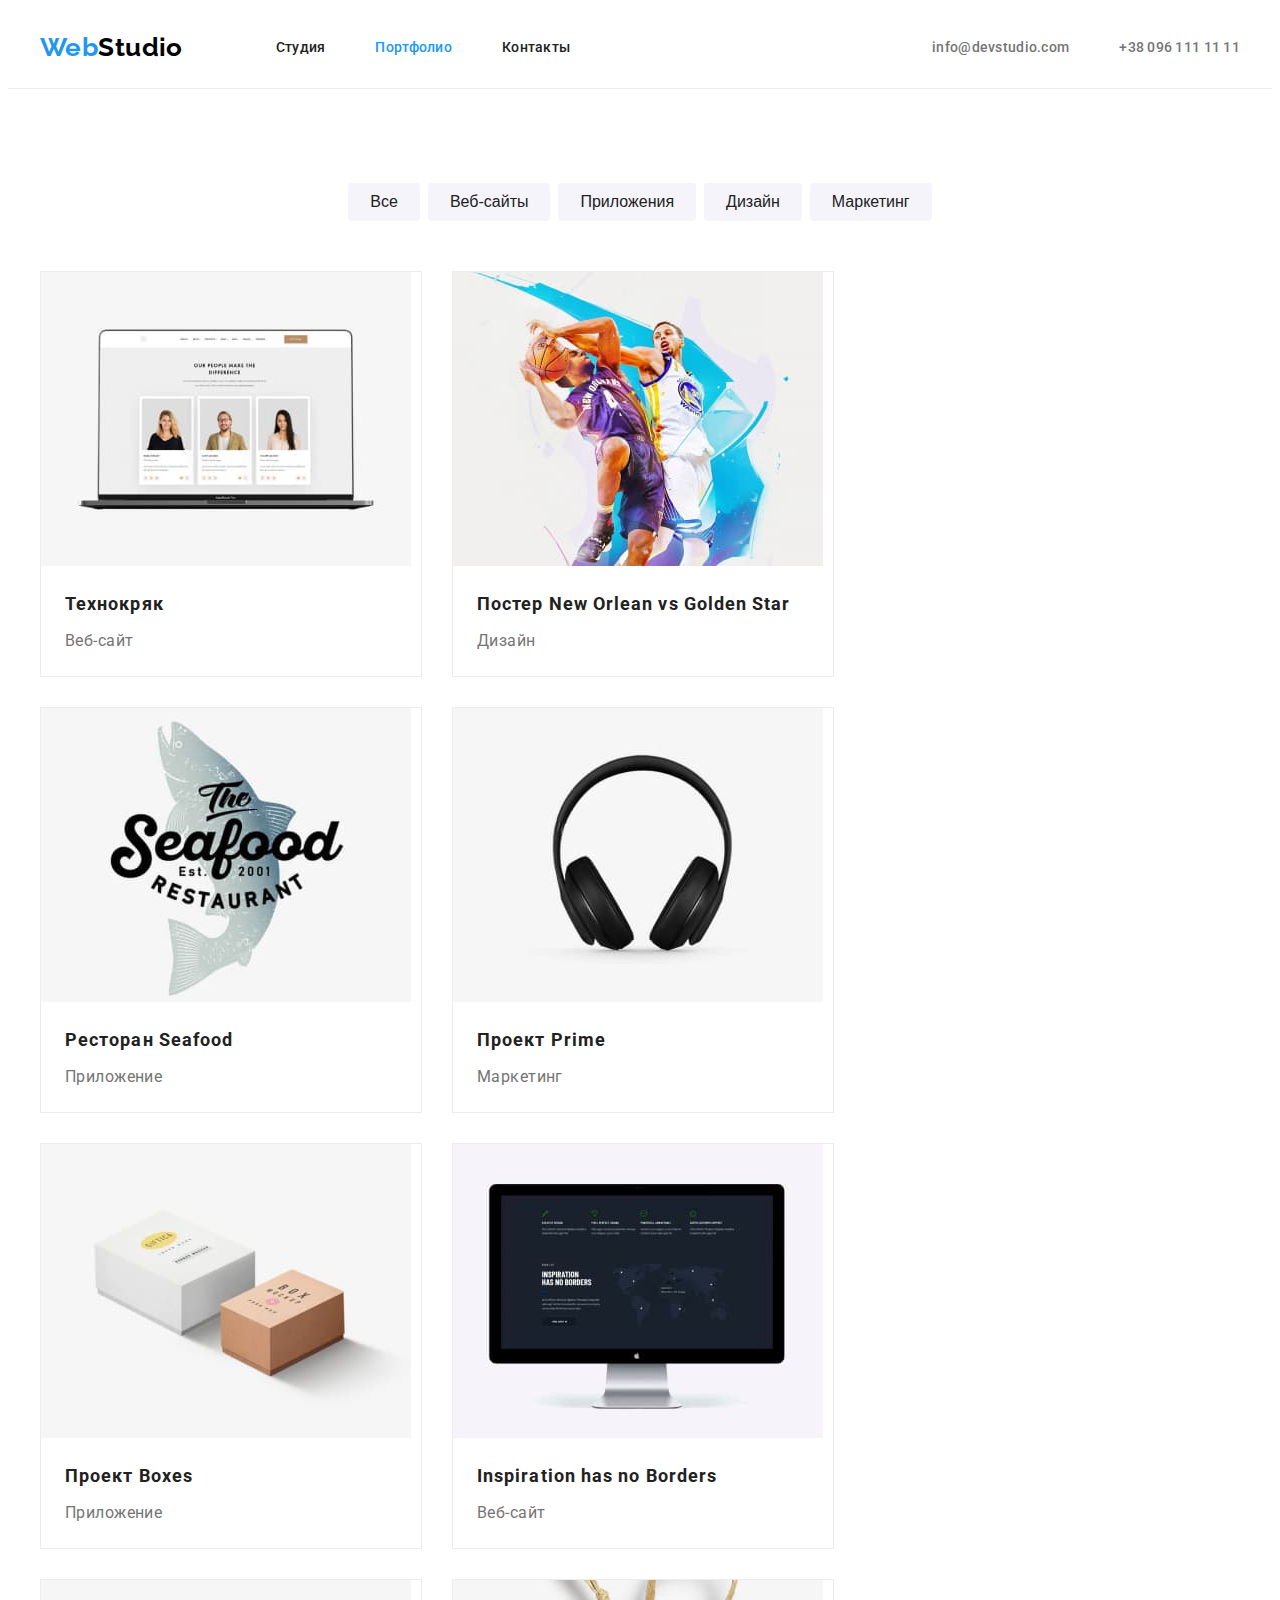
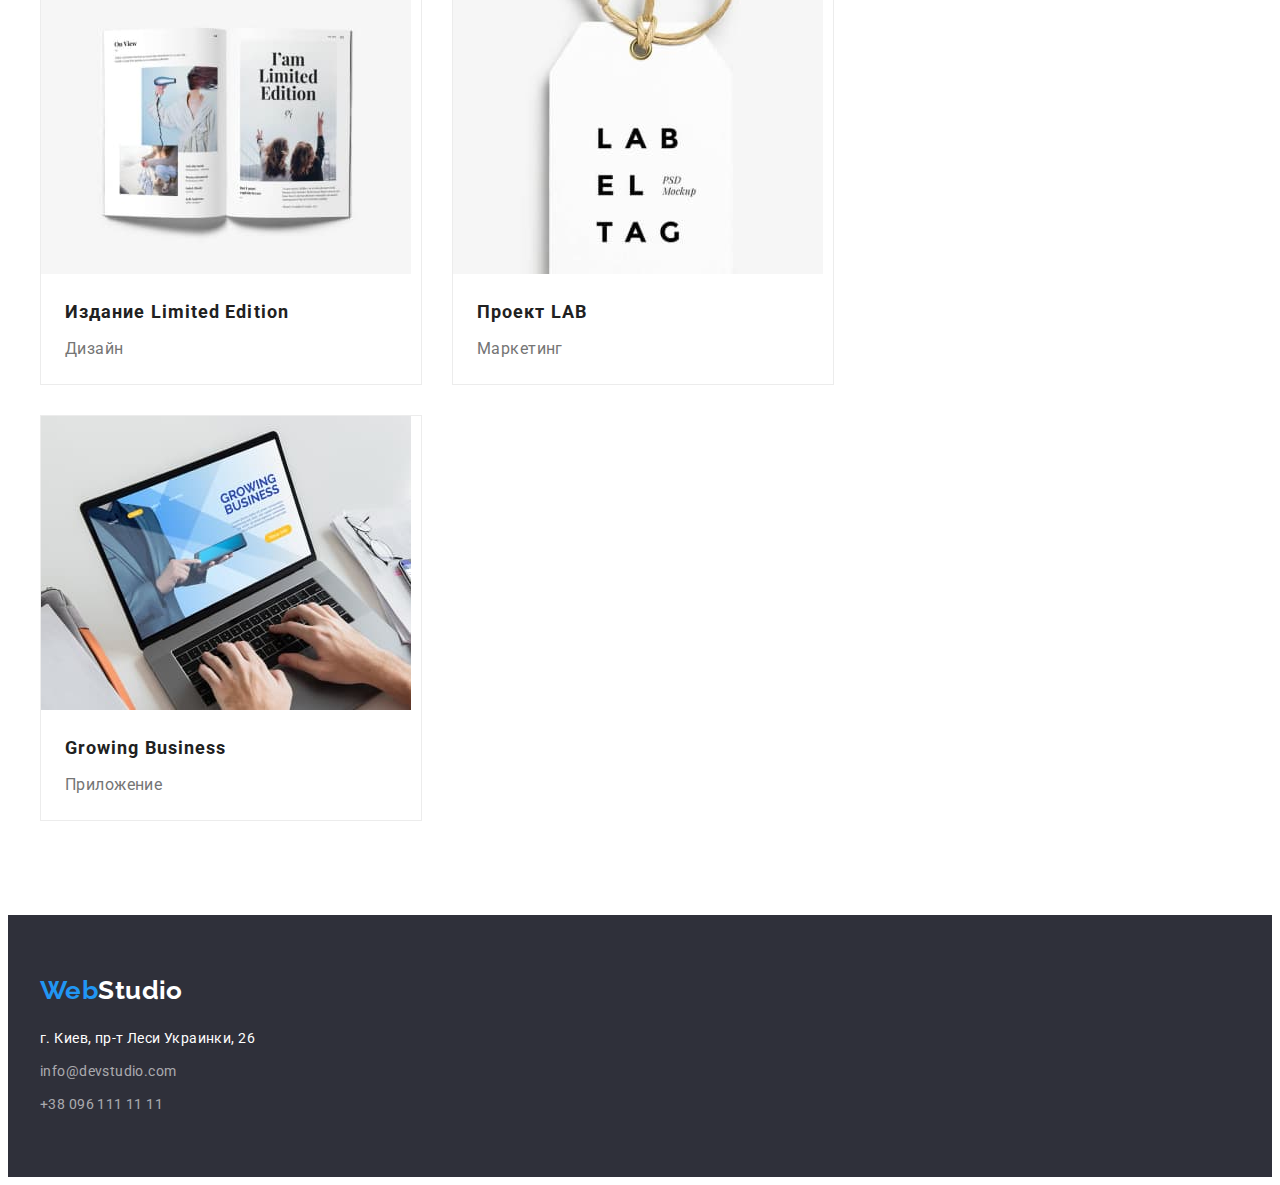
==== portfolio.html @ 5de5197c "add HW-03 files" ====
<!DOCTYPE html>
<html lang="ru">
  <head>
    <!-- ~~~~~~~~~~~~ Favicon ~~~~~~~~~~~~ -->
    <link rel="icon" type="images/png" sizes="64x64" href="./icon.png" />
    <meta charset="UTF-8" />
    <meta http-equiv="X-UA-Compatible" content="IE=edge" />
    <meta name="viewport" content="width=device-width, initial-scale=1.0" />
    <title>WebStudio</title>
    <!-- ~~~~~~~~~~~~ Include fonts ~~~~~~ -->
    <link rel="preconnect" href="https://fonts.googleapis.com" />
    <link rel="preconnect" href="https://fonts.gstatic.com" crossorigin />
    <link
      href="https://fonts.googleapis.com/css2?family=Raleway:wght@700&family=Roboto:wght@400;500;700;900&display=swap"
      rel="stylesheet"
    />
    <!-- ~~~~~~~~~~~~ Normalize CSS ~~~~~~ -->
    <link
      rel="stylesheet"
      href="https://cdnjs.cloudflare.com/ajax/libs/modern-normalize/1.1.0/modern-normalize.min.css"
      integrity="sha512-wpPYUAdjBVSE4KJnH1VR1HeZfpl1ub8YT/NKx4PuQ5NmX2tKuGu6U/JRp5y+Y8XG2tV+wKQpNHVUX03MfMFn9Q=="
      crossorigin="anonymous"
      referrerpolicy="no-referrer"
    />
    <!-- ~~~~~~~~~~~~ My CSS ~~~~~~~~~~~~ -->
    <link rel="stylesheet" href="./css/styles.css" />
  </head>
  <body>
    <!-- ~~~~~~~~~~~~ HEADER ~~~~~~~~~~~~ -->
    <header class="header">
      <div class="container container-header">
        <a href="./index.html" class="link">
          <span class="logo pr-color">Web</span
          ><span class="logo sec-color">Studio</span>
        </a>
        <nav class="nav">
          <ul class="nav-list list">
            <li class="nav-item">
              <a href="./index.html" class="link">Студия</a>
            </li>
            <li class="nav-item">
              <a href="./portfolio.html" class="link current">Портфолио</a>
            </li>
            <li class="nav-item"><a href="" class="link">Контакты</a></li>
          </ul>
          <ul class="contact-list list">
            <li class="contact-item">
              <a href="mailto:info@devstudio.com" class="link"
                >info@devstudio.com</a
              >
            </li>
            <li class="contact-item">
              <a href="tel:+380961111111" class="link">+38 096 111 11 11</a>
            </li>
          </ul>
        </nav>
      </div>
    </header>
    <!-- ~~~~~~~~~~~~ MAIN ~~~~~~~~~~~~~~ -->
    <main>
      <!-- ~~~~~~~~~~~ SECTION CARD ~~~~~ -->
      <section class="section-card section">
        <!-- ~~~~~~~~~ FILTER CARD ~~~~~~ -->
        <div class="container">
          <h1 class="visually-hidden">Портфолио нашей компании</h1>
          <ul class="filter-list list">
            <li class="filter-item">
              <button type="button" class="radio-button">Все</button>
            </li>
            <li class="filter-item">
              <button type="button" class="radio-button">Веб-сайты</button>
            </li>
            <li class="filter-item">
              <button type="button" class="radio-button">Приложения</button>
            </li>
            <li class="filter-item">
              <button type="button" class="radio-button">Дизайн</button>
            </li>
            <li class="filter-item">
              <button type="button" class="radio-button">Маркетинг</button>
            </li>
          </ul>
        </div>
        <!--~~~~~~~~~~ CARD LIST ~~~~~~~~ -->
        <div class="container">
          <ul class="cadr-list list">
            <li class="card-item">
              <a href="" class="link">
                <div class="card-thumb">
                  <img
                    src="./images/portfolio-img1.jpg"
                    alt="Ноутбук"
                    width="370"
                    height="294"
                  />
                </div>
                <div class="card-content">
                  <h2 class="card-title">Технокряк</h2>
                  <p class="card-text">Веб-сайт</p>
                </div>
              </a>
            </li>

            <li class="card-item">
              <a href="" class="link">
                <div class="card-thumb">
                  <img
                    src="./images/portfolio-img2.jpg"
                    alt="Постер"
                    width="370"
                    height="294"
                  />
                </div>
                <div class="card-content">
                  <h2 class="card-title">Постер New Orlean vs Golden Star</h2>
                  <p class="card-text">Дизайн</p>
                </div>
              </a>
            </li>

            <li class="card-item">
              <a href="" class="link">
                <div class="card-thumb">
                  <img
                    src="./images/portfolio-img3.jpg"
                    alt="Логотип"
                    width="370"
                    height="294"
                  />
                </div>
                <div class="card-content">
                  <h2 class="card-title">Ресторан Seafood</h2>
                  <p class="card-text">Приложение</p>
                </div>
              </a>
            </li>

            <li class="card-item">
              <a href="" class="link">
                <div class="card-thumb">
                  <img
                    src="./images/portfolio-img4.jpg"
                    alt="Наушники"
                    width="370"
                    height="294"
                  />
                </div>
                <div class="card-content">
                  <h2 class="card-title">Проект Prime</h2>
                  <p class="card-text">Маркетинг</p>
                </div>
              </a>
            </li>

            <li class="card-item">
              <a href="" class="link">
                <div class="card-thumb">
                  <img
                    src="./images/portfolio-img5.jpg"
                    alt="Коробки"
                    width="370"
                    height="294"
                  />
                </div>
                <div class="card-content">
                  <h2 class="card-title">Проект Boxes</h2>
                  <p class="card-text">Приложение</p>
                </div>
              </a>
            </li>

            <li class="card-item">
              <a href="" class="link">
                <div class="card-thumb">
                  <img
                    src="./images/portfolio-img6.jpg"
                    alt="Монитор"
                    width="370"
                    height="294"
                  />
                </div>
                <div class="card-content">
                  <h2 class="card-title">Inspiration has no Borders</h2>
                  <p class="card-text">Веб-сайт</p>
                </div>
              </a>
            </li>

            <li class="card-item">
              <a href="" class="link">
                <div class="card-thumb">
                  <img
                    src="./images/portfolio-img7.jpg"
                    alt="Журнал"
                    width="370"
                    height="294"
                  />
                </div>
                <div class="card-content">
                  <h2 class="card-title">Издание Limited Edition</h2>
                  <p class="card-text">Дизайн</p>
                </div>
              </a>
            </li>

            <li class="card-item">
              <a href="" class="link">
                <div class="card-thumb">
                  <img
                    src="./images/portfolio-img8.jpg"
                    alt="Бэйдж"
                    width="370"
                    height="294"
                  />
                </div>
                <div class="card-content">
                  <h2 class="card-title">Проект LAB</h2>
                  <p class="card-text">Маркетинг</p>
                </div>
              </a>
            </li>

            <li class="card-item">
              <a href="" class="link">
                <div class="card-thumb">
                  <img
                    src="./images/portfolio-img9.jpg"
                    alt="Ноутбук"
                    width="370"
                    height="294"
                  />
                </div>
                <div class="card-content">
                  <h2 class="card-title">Growing Business</h2>
                  <p class="card-text">Приложение</p>
                </div>
              </a>
            </li>
          </ul>
        </div>
      </section>
    </main>
    <!-- ~~~~~~~~~~~~~ FOOTER ~~~~~~~~~~~ -->
    <footer class="footer">
      <div class="container">
        <a href="./index.html" class="footer-link link">
          <span class="logo pr-color">Web</span
          ><span class="logo sec-color-footer">Studio</span>
        </a>
        <address class="address">
          <a
            href="https://goo.gl/maps/C1mBxbA49cGfkKHG9"
            target="_blank"
            rel="noopener, noreferrer, nofollow"
            class="link-map link"
            >г. Киев, пр-т Леси Украинки, 26</a
          >
          <ul class="footer-list list">
            <li class="footer-item">
              <a
                href="mailto:info@devstudio.com"
                class="nav-address-footer link"
                >info@devstudio.com</a
              >
            </li>
            <li class="footer-item">
              <a href="tel:+380961111111" class="nav-address-footer link"
                >+38 096 111 11 11</a
              >
            </li>
          </ul>
        </address>
      </div>
    </footer>
  </body>
</html>
---- css/styles.css ----
:root {
  --primary-logo-color: #2196f3;
  --secondary-logo-color: #000000;
  --white-lofo-color: #ffffff;

  --primary-font-color: #212121;
  --secondary-font-color: #757575;
  --hover-font-color: #2196f3;
  --white-font-color: #ffffff;
  --grey-font-color: rgba(255, 255, 255, 0.6);

  --secondary-bg-color: #2f303a;

  --btn-bg-color: #2196f3;
  --rbtn-bg-color: #f5f4fa;

  --border-color: #ececec;
}

/*----------------- GLOBAL STYLES -----------------*/

body {
  color: var(--primary-font-color);

  font-family: "Roboto", sans-serif;
  font-style: normal;
  font-weight: 400;
  font-size: 14px;
  line-height: 1.71;
  letter-spacing: 0.03em;
}
.visually-hidden {
  position: absolute;
  white-space: nowrap;
  width: 1px;
  height: 1px;
  overflow: hidden;
  border: 0;
  padding: 0;
  clip: rect(0 0 0 0);
  clip-path: inset(50%);
  margin: -1px;
}
p,
h1,
h2,
h3,
h4,
h5,
h6 {
  margin: 0;
}
.list {
  list-style: none;
  margin: 0;
  padding: 0;
}
.link {
  text-decoration: none;
  color: inherit;
}
.link.current {
  color: var(--hover-font-color);
}
.link:hover,
.link:focus {
  color: var(--hover-font-color);
}
.button {
  display: inline-block;
  padding: 10px 32px;

  color: var(--white-font-color);
  background: var(--btn-bg-color);

  font-weight: 700;
  font-size: 16px;
  line-height: 1.88;

  letter-spacing: 0.06em;
  border: none;
  box-shadow: 0px 4px 4px rgba(0, 0, 0, 0.15);
  border-radius: 4px;

  cursor: pointer;
}
.container {
  width: 1200px;
  margin: 0 auto;
  padding: 0 15px;
  /* outline: 1px solid green; */
}
.section {
  padding-top: 94px;
  padding-bottom: 94px;
}
/*----------------- HEADER -----------------*/

.header {
  border-bottom: 1px solid var(--border-color);
}
.container-header {
  display: flex;
  align-items: center;
}
.logo {
  font-family: "Raleway", sans-serif;
  font-weight: 700;
  font-size: 26px;
  line-height: 1.19;
}
.logo.pr-color {
  color: var(--primary-logo-color);
}
.logo.sec-color {
  color: var(--secondary-logo-color);
}
.logo.sec-color-footer {
  color: var(--white-lofo-color);
}
.nav {
  display: flex;
  align-items: center;
  justify-content: space-between;
  flex-grow: 1;
}
.nav-list {
  display: flex;
  margin-left: 93px;

  font-weight: 500;
  line-height: 1.14;
  letter-spacing: 0.02em;
}
.nav-list .link {
  display: block;
  padding-top: 32px;
  padding-bottom: 32px;
}
.nav-item:not(:last-child) {
  margin-right: 50px;
}
.contact-list {
  display: flex;
}
.contact-list .link {
  display: block;
  padding-top: 32px;
  padding-bottom: 32px;
}
.contact-item:not(:last-child) {
  margin-right: 50px;
}
.contact-item > .link {
  color: var(--secondary-font-color);
  font-weight: 500;
  line-height: 1.14;
  letter-spacing: 0.02em;
}

/*------------- HERO SECTION -------------*/

.section-hero {
  max-width: 1600px;
  padding-top: 200px;
  padding-bottom: 200px;
  margin: 0 auto;
  background-color: var(--secondary-bg-color);
  text-align: center;
}
.hero-title {
  margin: 0 auto;
  margin-bottom: 30px;
  width: 696px;

  color: var(--white-font-color);

  font-weight: 900;
  font-size: 44px;
  line-height: 1.36;
  letter-spacing: 0.06em;
  text-transform: uppercase;
}

/*------------- QUALITY  SECTION -------------*/

.section-quality-list {
  display: flex;
}
.section-quality-item {
  width: calc((100% - 90px) / 4);
}
.section-quality-item:not(:last-child) {
  margin-right: 30px;
}
.section-quality-title {
  margin-bottom: 10px;

  font-weight: 700;
  font-size: 14px;
  line-height: 1.14;
  text-transform: uppercase;
}
.section-quality-text {
  color: var(--secondary-font-color);
}

/*------------- WORK SECTIOM -------------*/

.section-work {
  padding-top: 0;
}

.work-header {
  margin-bottom: 50px;

  font-weight: 700;
  font-size: 36px;
  line-height: 1.17;

  text-align: center;
}
.work-list {
  display: flex;
}
.work-item {
  width: calc((100% - 60px) / 3);
}
.work-item:not(:last-child) {
  margin-right: 30px;
}
.work-item > img {
  display: block;
}

/*------------- TEAM SECTION -------------*/

.team-header {
  margin-bottom: 50px;
  font-weight: 700;
  font-size: 36px;
  line-height: 1.17;

  text-align: center;
}
.team-list {
  display: flex;
}
.team-item {
  flex-basis: calc(100% / 4 - 30px);
  box-shadow: 0px 1px 3px rgba(0, 0, 0, 0.12), 0px 1px 1px rgba(0, 0, 0, 0.14),
    0px 2px 1px rgba(0, 0, 0, 0.2);
  border-radius: 0px 0px 4px 4px;
}
.team-item:not(:last-child) {
  margin-right: 30px;
}
.team-item > img {
  display: block;
}
.team-content {
  padding-top: 30px;
  padding-bottom: 30px;
}
.team-title {
  margin-bottom: 10px;

  font-weight: 500;
  font-size: 16px;
  line-height: 1.19;

  text-align: center;
}
.team-text {
  color: var(--secondary-font-color);

  font-size: 16px;
  line-height: 1.19;

  text-align: center;
}

/* ----------------- FOOTER -----------------*/

.footer {
  max-width: 1600px;
  margin: 0 auto;
  padding-top: 60px;
  padding-bottom: 60px;
  background-color: var(--secondary-bg-color);
}
.footer-link {
  display: block;
  margin-bottom: 20px;
}
.link-map {
  display: block;
  font-style: normal;
  color: var(--white-font-color);
  margin-bottom: 9px;
}

.footer-item:not(:last-child) {
  margin-bottom: 9px;
}
.nav-address-footer {
  font-style: normal;
  color: var(--grey-font-color);
}

/* ----------------- PAGE PORTFOLIO -----------------*/

/* ----------------- SECTION CARD -------------------*/

/* ----------------- FILTER CARD --------------------*/
.filter-list {
  display: flex;
  justify-content: center;
  margin-bottom: 50px;
}
.filter-item:not(:last-child) {
  margin-right: 8px;
}
.radio-button {
  color: inherit;
  background-color: var(--rbtn-bg-color);
  border: none;
  border-radius: 4px;
  font-weight: 500;
  font-size: 16px;
  line-height: 1.6;

  padding: 6px 22px;
}
.radio-button:hover,
.radio-button:focus {
  color: var(--white-font-color);
  background-color: var(--btn-bg-color);

  box-shadow: 0px 3px 1px rgba(0, 0, 0, 0.1), 0px 1px 2px rgba(0, 0, 0, 0.08),
    0px 2px 2px rgba(0, 0, 0, 0.12);
}

/* ---------------- CARD LIST ---------------------- */

.cadr-list {
  display: flex;
  flex-wrap: wrap;
  margin: -15px;
}
.card-item {
  flex-basis: calc(100% / 3 - 30px);
  margin: 15px;
  border: 1px solid var(--border-color);
}
.card-item img {
  display: block;
  max-width: 100%;
}
.card-content {
  padding: 20px 24px;
}
.card-title {
  margin-bottom: 4px;

  font-weight: 700;
  font-size: 18px;
  line-height: 2;
  letter-spacing: 0.06em;
}
.card-text {
  color: var(--secondary-font-color);

  font-size: 16px;
  line-height: 1.88;
}
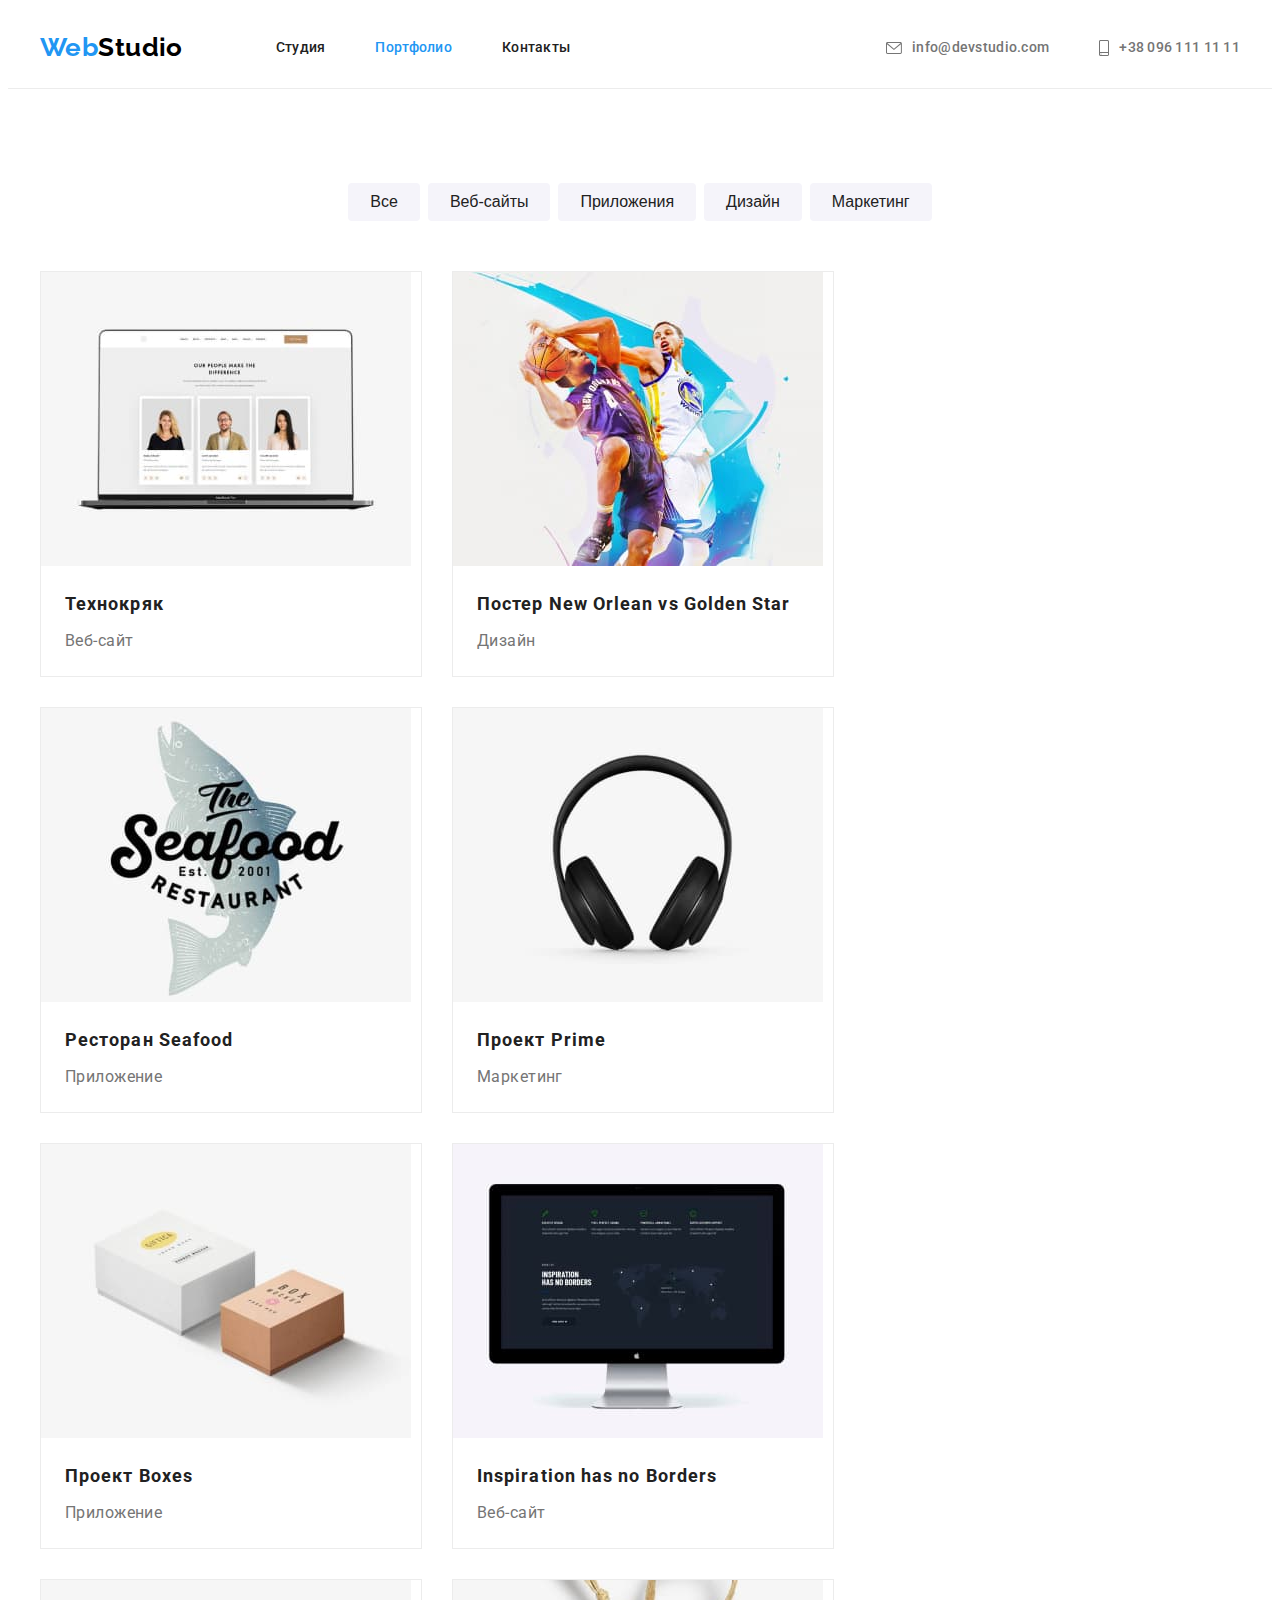
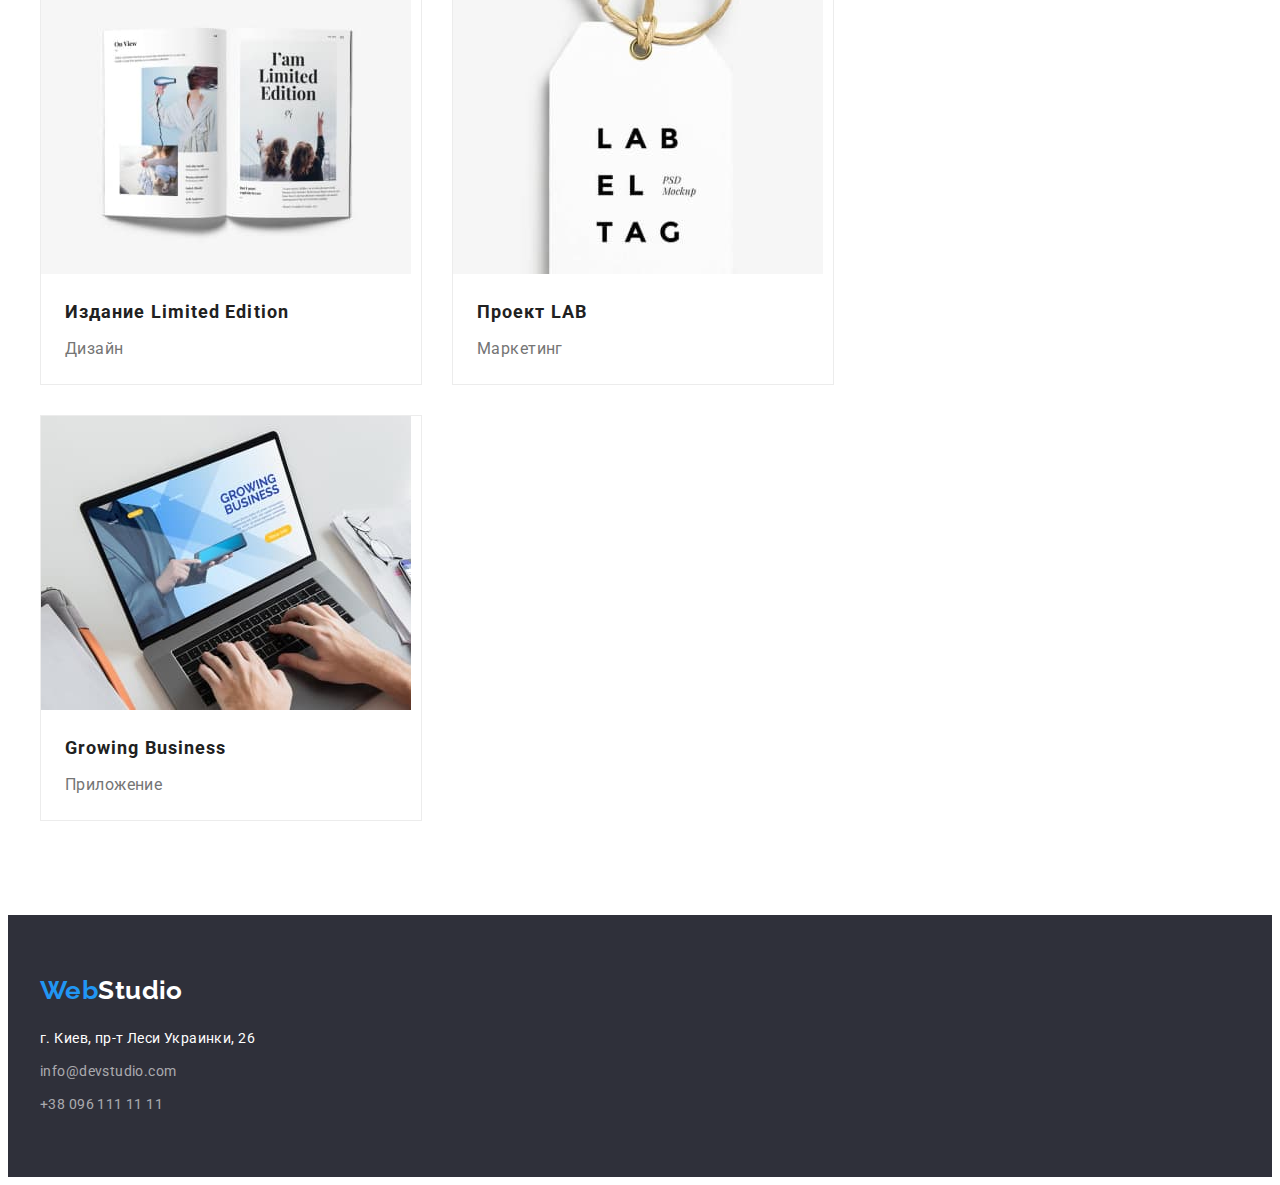
==== commit 2e0a0c3b: "intermediate stage" ====
--- a/portfolio.html
+++ b/portfolio.html
@@ -45,12 +45,21 @@
           </ul>
           <ul class="contact-list list">
             <li class="contact-item">
-              <a href="mailto:info@devstudio.com" class="link"
-                >info@devstudio.com</a
-              >
-            </li>
+              <a href="mailto:info@devstudio.com" class="contact-link link">
+                <svg class="contact-icon" width="16" height="12">
+                  <use href="./images/sprite-optimized.svg#icon-email"></use>
+                </svg>
+                info@devstudio.com
+              </a>
+            </li>
+
             <li class="contact-item">
-              <a href="tel:+380961111111" class="link">+38 096 111 11 11</a>
+              <a href="tel:+380961111111" class="contact-link link">
+                <svg class="contact-icon" width="10" height="16">
+                  <use href="./images/sprite-optimized.svg#icon-phone"></use>
+                </svg>
+                +38 096 111 11 11
+              </a>
             </li>
           </ul>
         </nav>
--- a/css/styles.css
+++ b/css/styles.css
@@ -15,6 +15,7 @@
   --rbtn-bg-color: #f5f4fa;
 
   --border-color: #ececec;
+  --icon-color: #afb1b8;
 }
 
 /*----------------- GLOBAL STYLES -----------------*/
@@ -143,21 +144,31 @@
 .contact-list {
   display: flex;
 }
+.contact-icon {
+  fill: var(--secondary-font-color);
+  margin-right: 10px;
+}
+.contact-icon:hover {
+  fill: var(--hover-font-color);
+}
 .contact-list .link {
-  display: block;
+  display: inline-flex;
+  align-items: center;
   padding-top: 32px;
   padding-bottom: 32px;
 }
 .contact-item:not(:last-child) {
   margin-right: 50px;
 }
-.contact-item > .link {
+.contact-link {
   color: var(--secondary-font-color);
   font-weight: 500;
   line-height: 1.14;
   letter-spacing: 0.02em;
 }
-
+.contact-link:hover .contact-icon {
+  fill: var(--hover-font-color);
+}
 /*------------- HERO SECTION -------------*/
 
 .section-hero {
@@ -165,8 +176,14 @@
   padding-top: 200px;
   padding-bottom: 200px;
   margin: 0 auto;
-  background-color: var(--secondary-bg-color);
+  background-color: var(--secondary-bg-colo);
   text-align: center;
+  background-image: linear-gradient(
+      to right,
+      rgba(47, 48, 58, 0.4),
+      rgba(47, 48, 58, 0.4)
+    ),
+    url("../images/hero.jpg");
 }
 .hero-title {
   margin: 0 auto;
@@ -182,7 +199,7 @@
   text-transform: uppercase;
 }
 
-/*------------- QUALITY  SECTION -------------*/
+/*------------- QUALITY SECTION -------------*/
 
 .section-quality-list {
   display: flex;
@@ -192,6 +209,32 @@
 }
 .section-quality-item:not(:last-child) {
   margin-right: 30px;
+}
+/* .section-quality-item::before {
+  content: "";
+  display: block;
+  height: 120px;
+  background-color: #f5f4fa;
+  border-radius: 4px;
+  margin-bottom: 30px;
+  background-size: 70px 70px;
+  background-repeat: no-repeat;
+  background-position: center;
+}
+.section-quality-item.icon-antenna::before {
+  background-image: url("../icon/antenna.svg");
+}
+.section-quality-item.icon-clock::before {
+  background-image: url("../icon/clock.svg");
+}
+.section-quality-item.icon-diagram::before {
+  background-image: url("../icon/diagram.svg");
+}
+.section-quality-item.icon-astronaut::before {
+  background-image: url("../icon/astronaut.svg");
+} */
+.section-quality-icon {
+  margin-bottom: 30px;
 }
 .section-quality-title {
   margin-bottom: 10px;
@@ -234,7 +277,11 @@
 }
 
 /*------------- TEAM SECTION -------------*/
-
+.section-team {
+  max-width: 1600px;
+  margin: 0 auto;
+  background-color: #f5f4fa;
+}
 .team-header {
   margin-bottom: 50px;
   font-weight: 700;
@@ -272,6 +319,7 @@
   text-align: center;
 }
 .team-text {
+  margin-bottom: 16px;
   color: var(--secondary-font-color);
 
   font-size: 16px;
@@ -279,7 +327,61 @@
 
   text-align: center;
 }
-
+.social-network-list {
+  display: flex;
+  justify-content: center;
+}
+.social-network-item:not(:last-child) {
+  margin-right: 10px;
+}
+.social-network-link {
+  display: inline-flex;
+  justify-content: center;
+  align-items: center;
+  width: 44px;
+  height: 44px;
+  fill: var(--icon-color);
+  background-color: transparent;
+  border-radius: 50%;
+  border: none;
+}
+.social-network-icon {
+  width: 20px;
+  height: 20px;
+}
+.social-network-link:hover {
+  fill: #fff;
+  background-color: var(--hover-font-color);
+}
+/*------------- CLIENTS SECTION -------------*/
+.section-clients {
+  text-align: center;
+}
+
+.clients-header {
+  margin-bottom: 50px;
+}
+.clients-list {
+  display: flex;
+  justify-content: space-between;
+}
+.clients-item {
+  width: calc(100% / 6 - 30px);
+  height: 92px;
+  border: 1px solid var(--border-icon-color);
+  border-radius: 4px;
+}
+.clients-icon {
+  width: 170px;
+  height: 92px;
+  fill: var(--icon-color);
+  border: 1px solid var(--icon-color);
+  border-radius: 4px;
+}
+.clients-icon:hover {
+  fill: var(--hover-font-color);
+  border-color: var(--hover-font-color);
+}
 /* ----------------- FOOTER -----------------*/
 
 .footer {
@@ -289,6 +391,16 @@
   padding-bottom: 60px;
   background-color: var(--secondary-bg-color);
 }
+.container-footer {
+  display: flex;
+}
+.one {
+  width: 231px;
+  margin-right: 70px;
+}
+.two {
+  align-items: flex-start;
+}
 .footer-link {
   display: block;
   margin-bottom: 20px;
@@ -307,7 +419,20 @@
   font-style: normal;
   color: var(--grey-font-color);
 }
-
+.footer-header {
+  margin-top: 12px;
+  margin-bottom: 20px;
+  font-weight: 700;
+  font-size: 14px;
+  line-height: 1.14;
+  letter-spacing: 0.03em;
+  text-transform: uppercase;
+
+  color: #ffffff;
+}
+.footer-social-list {
+  display: flex;
+}
 /* ----------------- PAGE PORTFOLIO -----------------*/
 
 /* ----------------- SECTION CARD -------------------*/
@@ -353,6 +478,10 @@
   margin: 15px;
   border: 1px solid var(--border-color);
 }
+.card-item:hover {
+  box-shadow: 0px 1px 1px rgba(0, 0, 0, 0.12), 0px 4px 4px rgba(0, 0, 0, 0.06),
+    1px 4px 6px rgba(0, 0, 0, 0.16);
+}
 .card-item img {
   display: block;
   max-width: 100%;
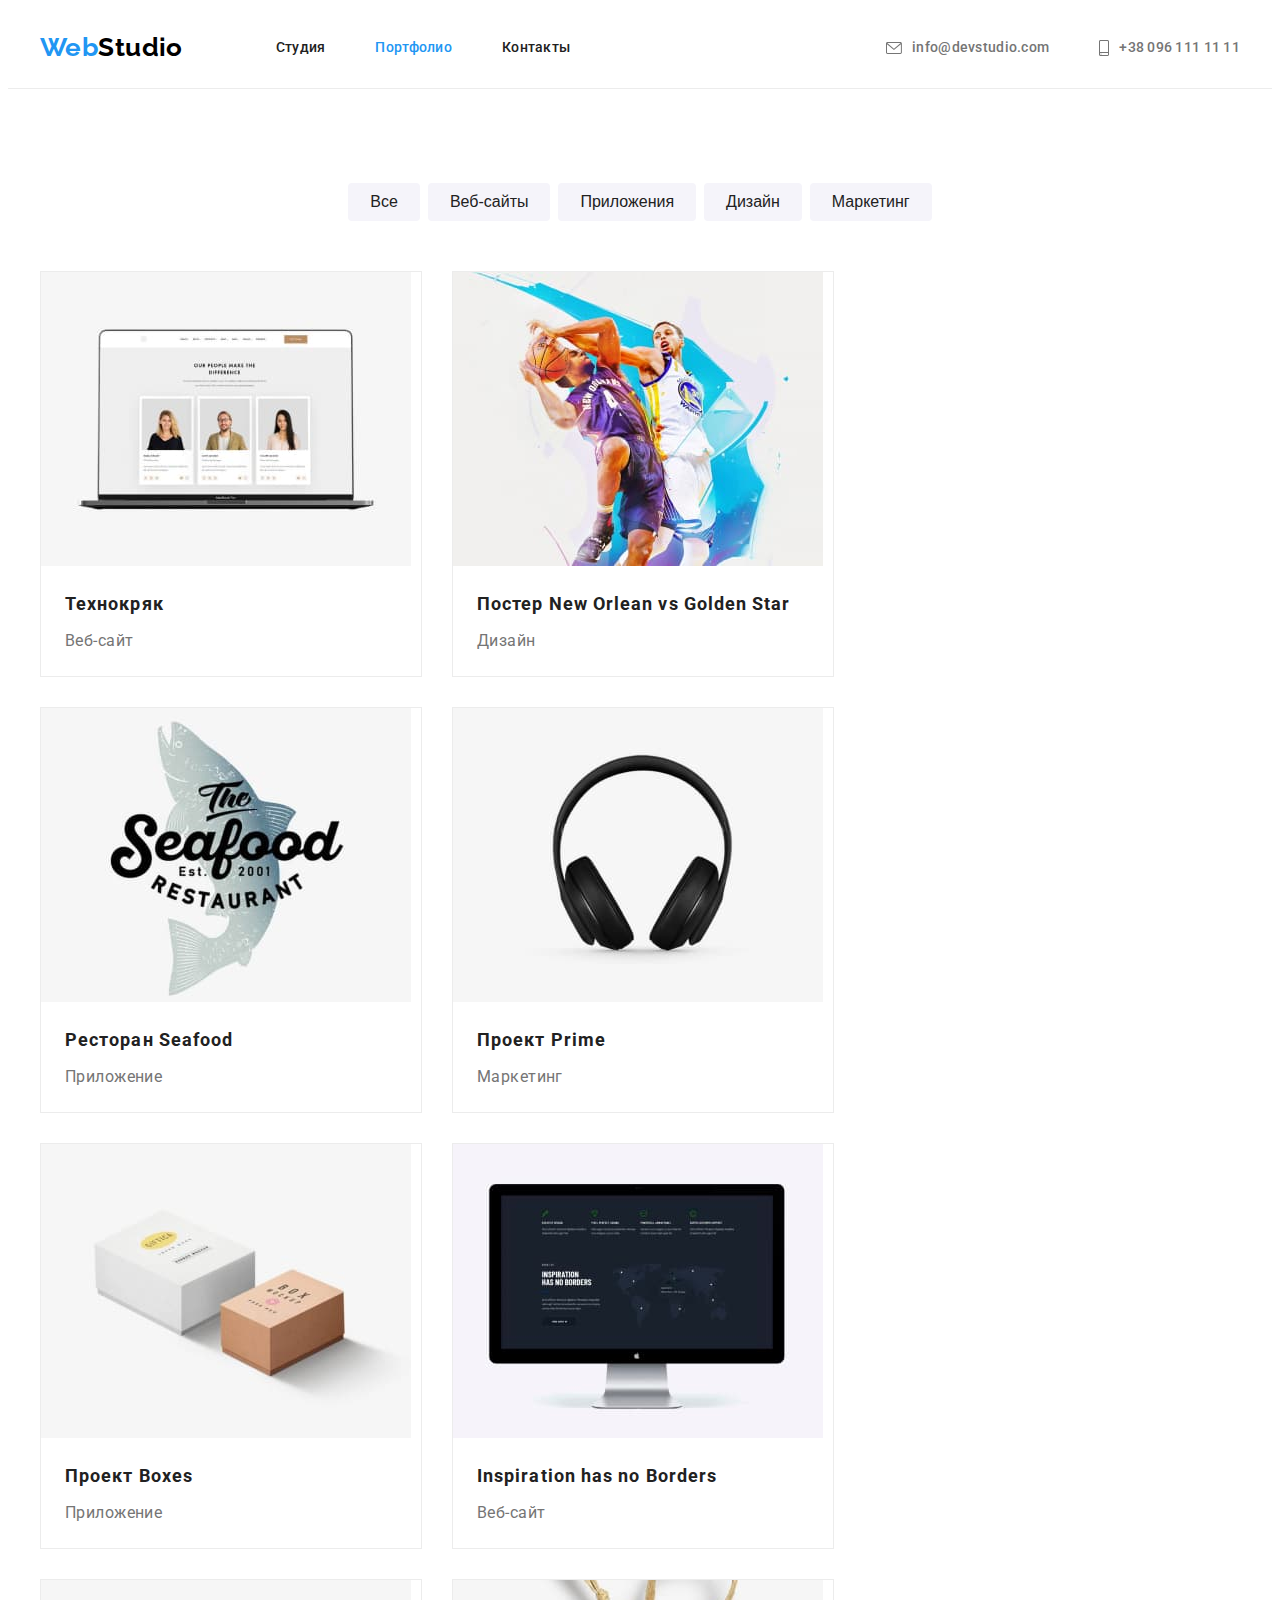
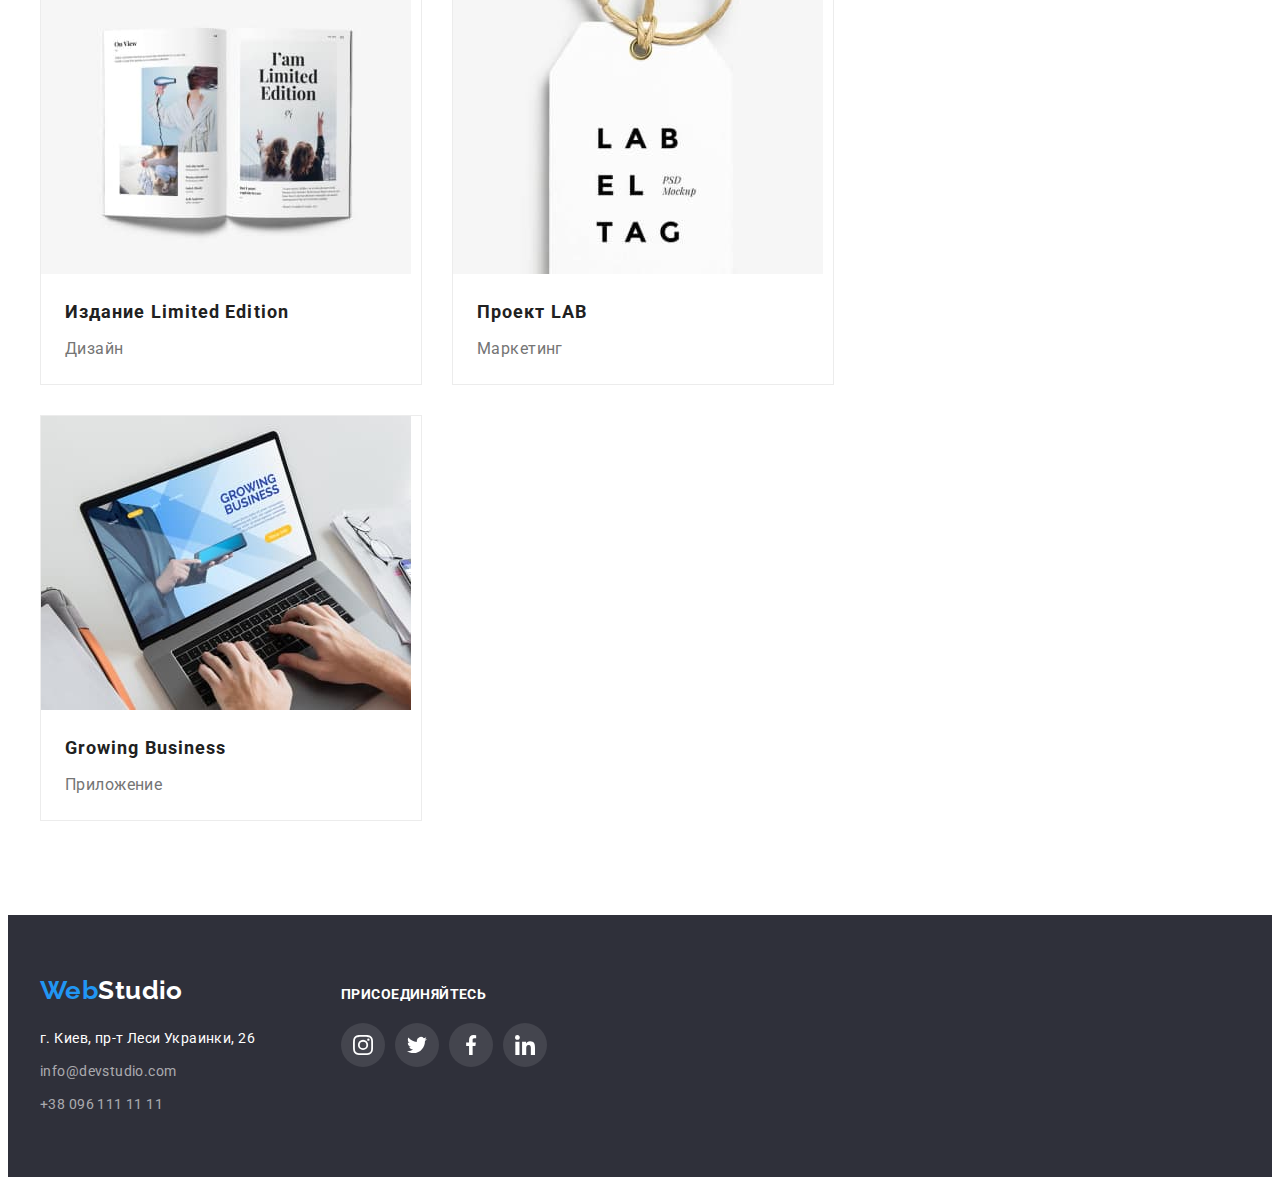
==== commit 561d0766: "add final HW-04" ====
--- a/portfolio.html
+++ b/portfolio.html
@@ -251,34 +251,90 @@
     </main>
     <!-- ~~~~~~~~~~~~~ FOOTER ~~~~~~~~~~~ -->
     <footer class="footer">
-      <div class="container">
-        <a href="./index.html" class="footer-link link">
-          <span class="logo pr-color">Web</span
-          ><span class="logo sec-color-footer">Studio</span>
-        </a>
-        <address class="address">
-          <a
-            href="https://goo.gl/maps/C1mBxbA49cGfkKHG9"
-            target="_blank"
-            rel="noopener, noreferrer, nofollow"
-            class="link-map link"
-            >г. Киев, пр-т Леси Украинки, 26</a
-          >
-          <ul class="footer-list list">
-            <li class="footer-item">
+      <div class="container container-footer">
+        <div class="footer-address">
+          <a href="./index.html" class="footer-link link">
+            <span class="logo pr-color">Web</span
+            ><span class="logo sec-color-footer">Studio</span>
+          </a>
+          <address class="address">
+            <a
+              href="https://goo.gl/maps/C1mBxbA49cGfkKHG9"
+              target="_blank"
+              rel="noopener, noreferrer, nofollow"
+              class="link-map link"
+              >г. Киев, пр-т Леси Украинки, 26</a
+            >
+            <ul class="footer-list list">
+              <li class="footer-item">
+                <a
+                  href="mailto:info@devstudio.com"
+                  class="nav-address-footer link"
+                  >info@devstudio.com</a
+                >
+              </li>
+              <li class="footer-item">
+                <a href="tel:+380961111111" class="nav-address-footer link"
+                  >+38 096 111 11 11</a
+                >
+              </li>
+            </ul>
+          </address>
+        </div>
+        <div class="footer-social">
+          <h2 class="footer-header">Присоединяйтесь</h2>
+          <ul class="footer-social-list list">
+            <li class="footer-social-item">
               <a
-                href="mailto:info@devstudio.com"
-                class="nav-address-footer link"
-                >info@devstudio.com</a
+                href="https://www.instagram.com/"
+                target="_blank"
+                rel="noopener, noreferrer, nofollow"
+                class="footer-social-link"
               >
-            </li>
-            <li class="footer-item">
-              <a href="tel:+380961111111" class="nav-address-footer link"
-                >+38 096 111 11 11</a
+                <svg class="footer-social-icon" width="20" height="20">
+                  <use
+                    href="./images/sprite-optimized.svg#icon-instagram"
+                  ></use>
+                </svg>
+              </a>
+            </li>
+            <li class="footer-social-item">
+              <a
+                href="https://twitter.com/"
+                target="_blank"
+                rel="noopener, noreferrer, nofollow"
+                class="footer-social-link"
               >
-            </li>
-          </ul>
-        </address>
+                <svg class="footer-social-icon" width="20" height="20">
+                  <use href="./images/sprite-optimized.svg#icon-twitter"></use>
+                </svg>
+              </a>
+            </li>
+            <li class="footer-social-item">
+              <a
+                href="https://facebook.com/"
+                target="_blank"
+                rel="noopener, noreferrer, nofollow"
+                class="footer-social-link"
+              >
+                <svg class="footer-social-icon" width="20" height="20">
+                  <use href="./images/sprite-optimized.svg#icon-facebook"></use>
+                </svg>
+              </a>
+            </li>
+            <li class="footer-social-item">
+              <a
+                href="https://www.linkedin.com/"
+                target="_blank"
+                rel="noopener, noreferrer, nofollow"
+                class="footer-social-link"
+              >
+                <svg class="footer-social-icon" width="20" height="20">
+                  <use href="./images/sprite-optimized.svg#icon-linkedin"></use>
+                </svg>
+              </a>
+            </li>
+          </ul>
       </div>
     </footer>
   </body>
--- a/css/styles.css
+++ b/css/styles.css
@@ -16,6 +16,7 @@
 
   --border-color: #ececec;
   --icon-color: #afb1b8;
+  --icon-color-footer: #ffffff;
 }
 
 /*----------------- GLOBAL STYLES -----------------*/
@@ -89,12 +90,12 @@
   width: 1200px;
   margin: 0 auto;
   padding: 0 15px;
-  /* outline: 1px solid green; */
 }
 .section {
   padding-top: 94px;
   padding-bottom: 94px;
 }
+
 /*----------------- HEADER -----------------*/
 
 .header {
@@ -169,6 +170,7 @@
 .contact-link:hover .contact-icon {
   fill: var(--hover-font-color);
 }
+
 /*------------- HERO SECTION -------------*/
 
 .section-hero {
@@ -210,7 +212,11 @@
 .section-quality-item:not(:last-child) {
   margin-right: 30px;
 }
-/* .section-quality-item::before {
+
+/* 
+-----------------   USR ::before   -----------------
+
+.section-quality-item::before {
   content: "";
   display: block;
   height: 120px;
@@ -233,6 +239,7 @@
 .section-quality-item.icon-astronaut::before {
   background-image: url("../icon/astronaut.svg");
 } */
+
 .section-quality-icon {
   margin-bottom: 30px;
 }
@@ -277,6 +284,7 @@
 }
 
 /*------------- TEAM SECTION -------------*/
+
 .section-team {
   max-width: 1600px;
   margin: 0 auto;
@@ -292,6 +300,7 @@
 }
 .team-list {
   display: flex;
+  column-gap: 30px;
 }
 .team-item {
   flex-basis: calc(100% / 4 - 30px);
@@ -299,15 +308,13 @@
     0px 2px 1px rgba(0, 0, 0, 0.2);
   border-radius: 0px 0px 4px 4px;
 }
-.team-item:not(:last-child) {
-  margin-right: 30px;
-}
 .team-item > img {
   display: block;
 }
 .team-content {
   padding-top: 30px;
   padding-bottom: 30px;
+  text-align: center;
 }
 .team-title {
   margin-bottom: 10px;
@@ -315,8 +322,6 @@
   font-weight: 500;
   font-size: 16px;
   line-height: 1.19;
-
-  text-align: center;
 }
 .team-text {
   margin-bottom: 16px;
@@ -324,17 +329,13 @@
 
   font-size: 16px;
   line-height: 1.19;
-
-  text-align: center;
-}
-.social-network-list {
+}
+.team-social-list {
   display: flex;
   justify-content: center;
-}
-.social-network-item:not(:last-child) {
-  margin-right: 10px;
-}
-.social-network-link {
+  column-gap: 10px;
+}
+.team-social-link {
   display: inline-flex;
   justify-content: center;
   align-items: center;
@@ -343,21 +344,17 @@
   fill: var(--icon-color);
   background-color: transparent;
   border-radius: 50%;
-  border: none;
-}
-.social-network-icon {
-  width: 20px;
-  height: 20px;
-}
-.social-network-link:hover {
+}
+.team-social-link:hover {
   fill: #fff;
   background-color: var(--hover-font-color);
 }
+
 /*------------- CLIENTS SECTION -------------*/
+
 .section-clients {
   text-align: center;
 }
-
 .clients-header {
   margin-bottom: 50px;
 }
@@ -382,6 +379,7 @@
   fill: var(--hover-font-color);
   border-color: var(--hover-font-color);
 }
+
 /* ----------------- FOOTER -----------------*/
 
 .footer {
@@ -394,12 +392,9 @@
 .container-footer {
   display: flex;
 }
-.one {
+.footer-address {
   width: 231px;
   margin-right: 70px;
-}
-.two {
-  align-items: flex-start;
 }
 .footer-link {
   display: block;
@@ -428,16 +423,34 @@
   letter-spacing: 0.03em;
   text-transform: uppercase;
 
-  color: #ffffff;
+  color: var(--white-font-color);
 }
 .footer-social-list {
   display: flex;
 }
+.footer-social-item:not(:last-child) {
+  margin-right: 10px;
+}
+.footer-social-link {
+  display: inline-flex;
+  justify-content: center;
+  align-items: center;
+  width: 44px;
+  height: 44px;
+  fill: var(--icon-color-footer);
+  background-color: rgba(255, 255, 255, 0.1);
+  border-radius: 50%;
+}
+.footer-social-link:hover {
+  background-color: var(--hover-font-color);
+}
+
 /* ----------------- PAGE PORTFOLIO -----------------*/
 
 /* ----------------- SECTION CARD -------------------*/
 
 /* ----------------- FILTER CARD --------------------*/
+
 .filter-list {
   display: flex;
   justify-content: center;
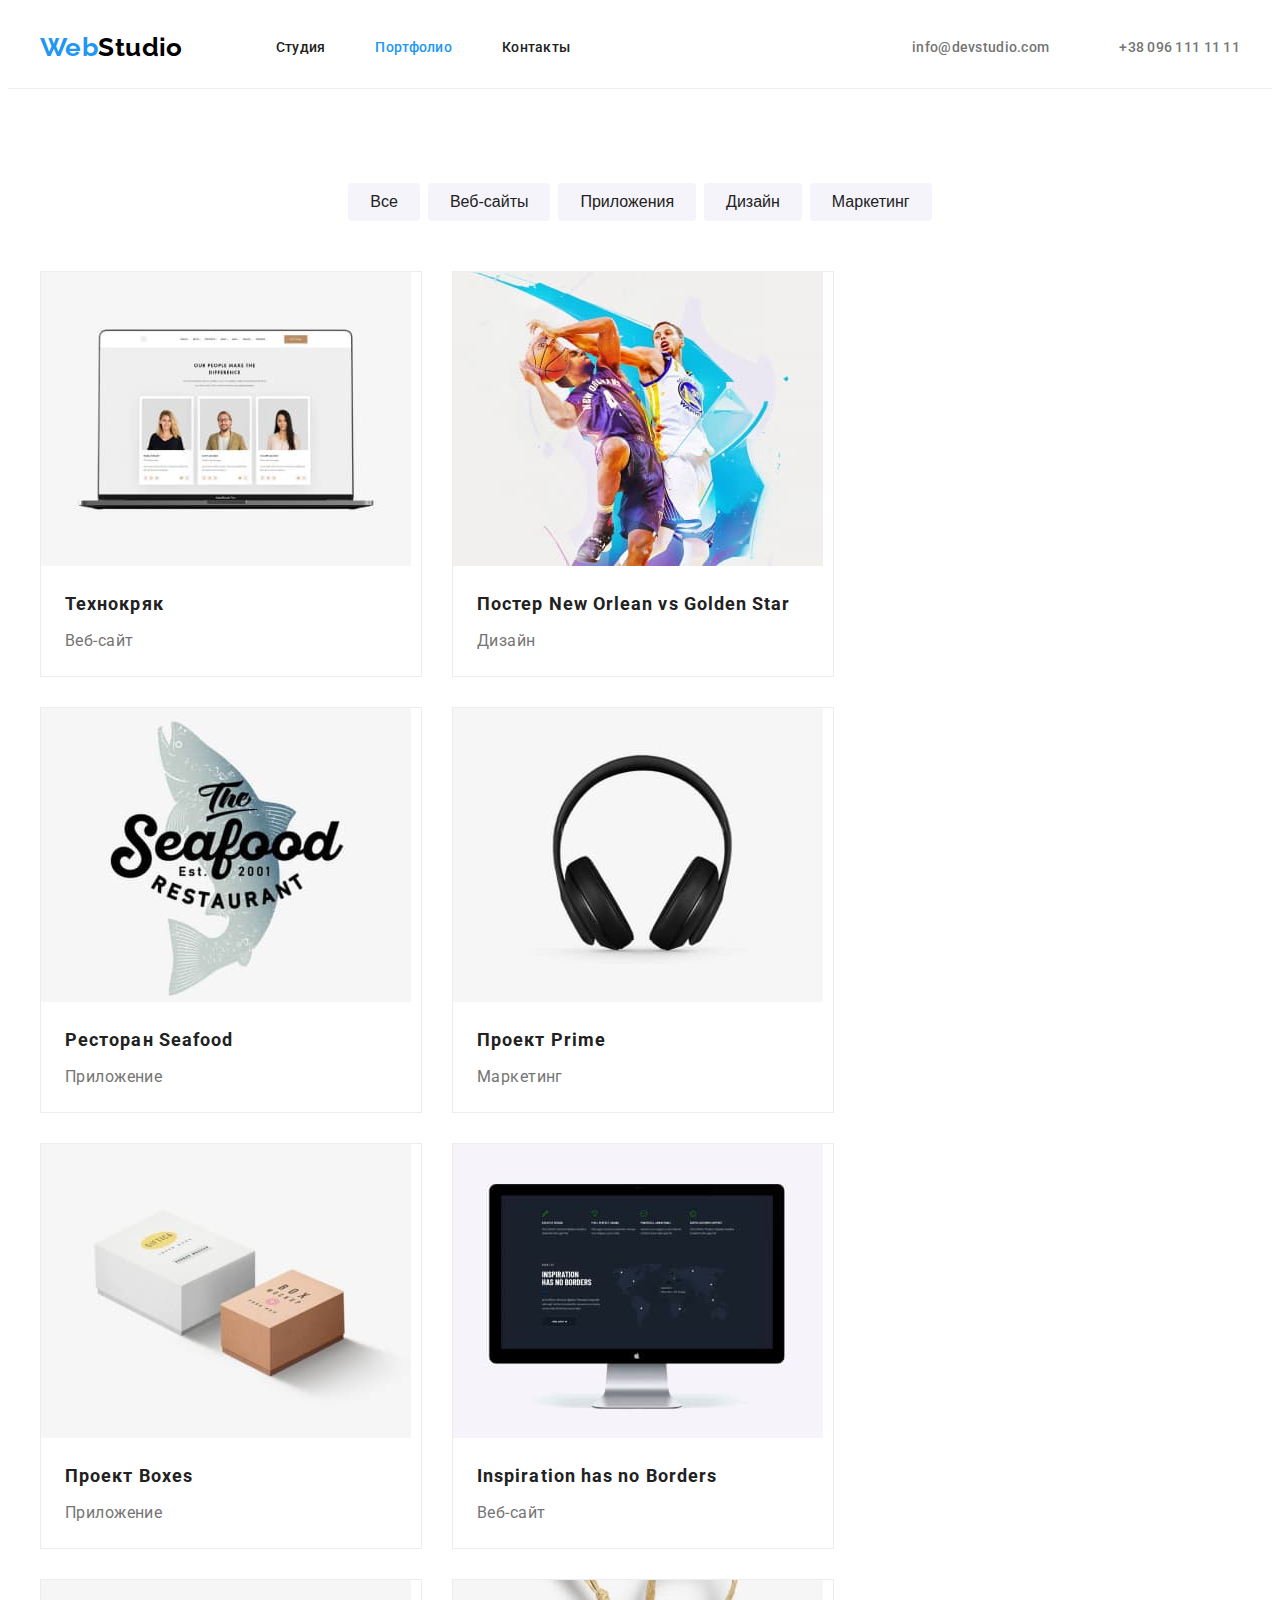
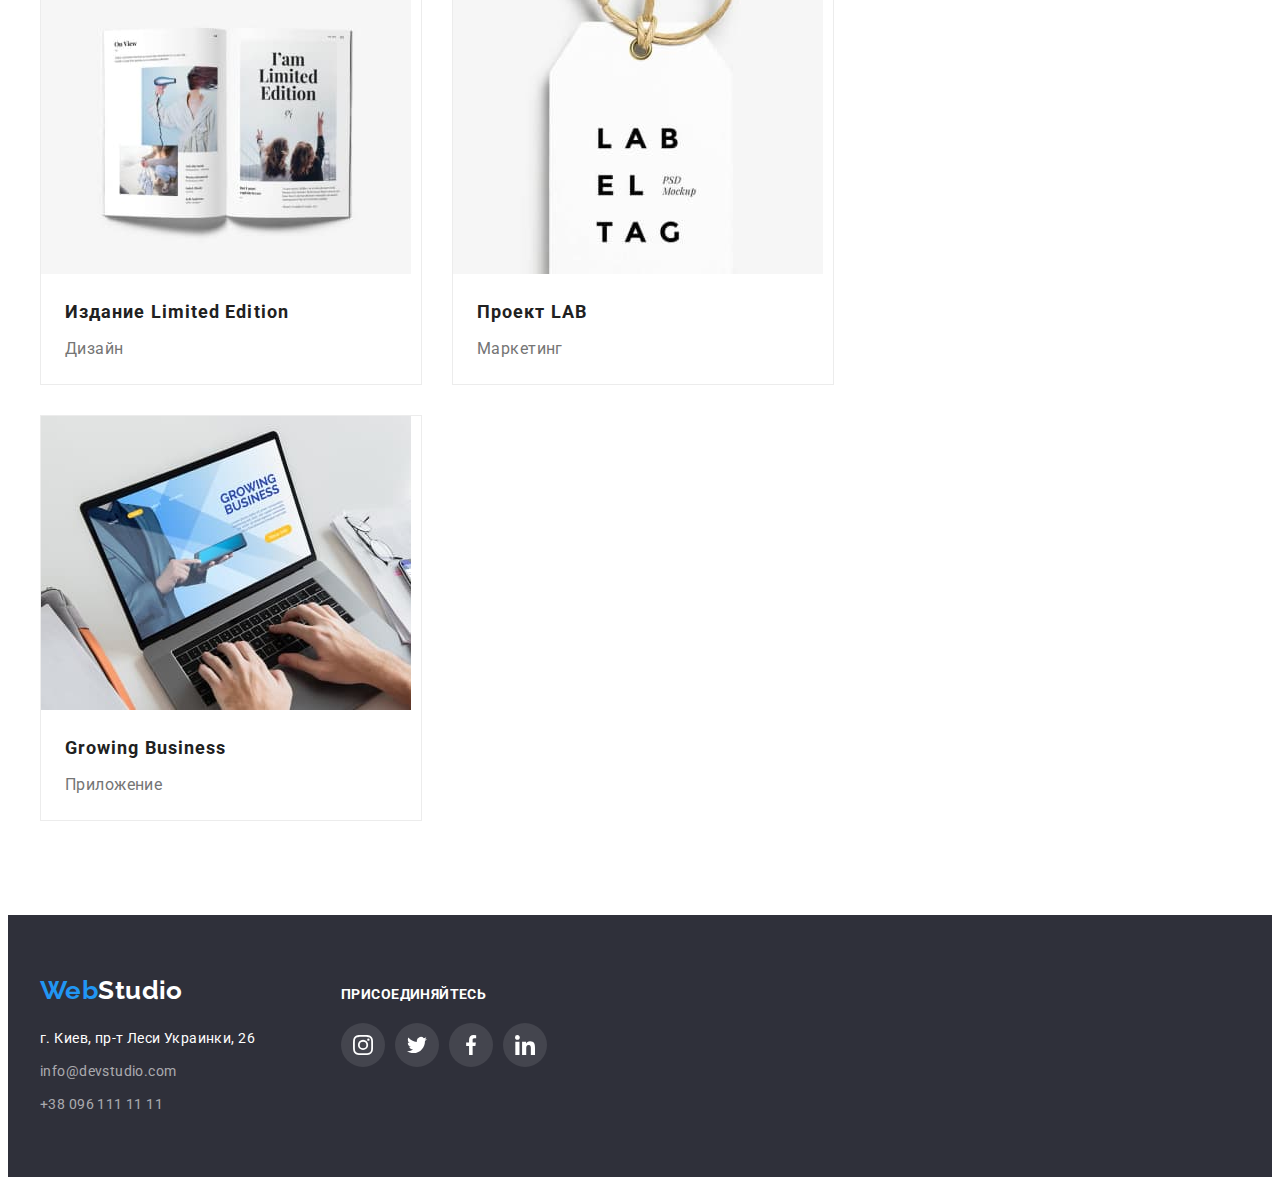
==== commit c99ec22a: "add fix" ====
--- a/portfolio.html
+++ b/portfolio.html
@@ -29,19 +29,23 @@
     <!-- ~~~~~~~~~~~~ HEADER ~~~~~~~~~~~~ -->
     <header class="header">
       <div class="container container-header">
-        <a href="./index.html" class="link">
+        <a href="./index.html" class="header-link link">
           <span class="logo pr-color">Web</span
           ><span class="logo sec-color">Studio</span>
         </a>
         <nav class="nav">
           <ul class="nav-list list">
             <li class="nav-item">
-              <a href="./index.html" class="link">Студия</a>
+              <a href="./index.html" class="nav-link link">Студия</a>
             </li>
             <li class="nav-item">
-              <a href="./portfolio.html" class="link current">Портфолио</a>
-            </li>
-            <li class="nav-item"><a href="" class="link">Контакты</a></li>
+              <a href="./portfolio.html" class="nav-link link current"
+                >Портфолио</a
+              >
+            </li>
+            <li class="nav-item">
+              <a href="" class="nav-link link">Контакты</a>
+            </li>
           </ul>
           <ul class="contact-list list">
             <li class="contact-item">
@@ -92,9 +96,9 @@
         </div>
         <!--~~~~~~~~~~ CARD LIST ~~~~~~~~ -->
         <div class="container">
-          <ul class="cadr-list list">
-            <li class="card-item">
-              <a href="" class="link">
+          <ul class="card-list list">
+            <li class="card-item">
+              <a href="" class="card-link link">
                 <div class="card-thumb">
                   <img
                     src="./images/portfolio-img1.jpg"
@@ -111,7 +115,7 @@
             </li>
 
             <li class="card-item">
-              <a href="" class="link">
+              <a href="" class="card-link link">
                 <div class="card-thumb">
                   <img
                     src="./images/portfolio-img2.jpg"
@@ -128,7 +132,7 @@
             </li>
 
             <li class="card-item">
-              <a href="" class="link">
+              <a href="" class="card-link link">
                 <div class="card-thumb">
                   <img
                     src="./images/portfolio-img3.jpg"
@@ -145,7 +149,7 @@
             </li>
 
             <li class="card-item">
-              <a href="" class="link">
+              <a href="" class="card-link link">
                 <div class="card-thumb">
                   <img
                     src="./images/portfolio-img4.jpg"
@@ -162,7 +166,7 @@
             </li>
 
             <li class="card-item">
-              <a href="" class="link">
+              <a href="" class="card-link link">
                 <div class="card-thumb">
                   <img
                     src="./images/portfolio-img5.jpg"
@@ -179,7 +183,7 @@
             </li>
 
             <li class="card-item">
-              <a href="" class="link">
+              <a href="" class="card-link link">
                 <div class="card-thumb">
                   <img
                     src="./images/portfolio-img6.jpg"
@@ -196,7 +200,7 @@
             </li>
 
             <li class="card-item">
-              <a href="" class="link">
+              <a href="" class="card-link link">
                 <div class="card-thumb">
                   <img
                     src="./images/portfolio-img7.jpg"
@@ -213,7 +217,7 @@
             </li>
 
             <li class="card-item">
-              <a href="" class="link">
+              <a href="" class="card-link link">
                 <div class="card-thumb">
                   <img
                     src="./images/portfolio-img8.jpg"
@@ -230,7 +234,7 @@
             </li>
 
             <li class="card-item">
-              <a href="" class="link">
+              <a href="" class="card-link link">
                 <div class="card-thumb">
                   <img
                     src="./images/portfolio-img9.jpg"
@@ -292,9 +296,7 @@
                 class="footer-social-link"
               >
                 <svg class="footer-social-icon" width="20" height="20">
-                  <use
-                    href="./images/sprite-optimized.svg#icon-instagram"
-                  ></use>
+                  <use href="./images/sprite.svg#icon-instagram"></use>
                 </svg>
               </a>
             </li>
@@ -306,7 +308,7 @@
                 class="footer-social-link"
               >
                 <svg class="footer-social-icon" width="20" height="20">
-                  <use href="./images/sprite-optimized.svg#icon-twitter"></use>
+                  <use href="./images/sprite.svg#icon-twitter"></use>
                 </svg>
               </a>
             </li>
@@ -318,7 +320,7 @@
                 class="footer-social-link"
               >
                 <svg class="footer-social-icon" width="20" height="20">
-                  <use href="./images/sprite-optimized.svg#icon-facebook"></use>
+                  <use href="./images/sprite.svg#icon-facebook"></use>
                 </svg>
               </a>
             </li>
@@ -330,11 +332,12 @@
                 class="footer-social-link"
               >
                 <svg class="footer-social-icon" width="20" height="20">
-                  <use href="./images/sprite-optimized.svg#icon-linkedin"></use>
-                </svg>
-              </a>
-            </li>
-          </ul>
+                  <use href="./images/sprite.svg#icon-linkedin"></use>
+                </svg>
+              </a>
+            </li>
+          </ul>
+        </div>
       </div>
     </footer>
   </body>
--- a/css/styles.css
+++ b/css/styles.css
@@ -64,10 +64,6 @@
 .link.current {
   color: var(--hover-font-color);
 }
-.link:hover,
-.link:focus {
-  color: var(--hover-font-color);
-}
 .button {
   display: inline-block;
   padding: 10px 32px;
@@ -142,18 +138,19 @@
 .nav-item:not(:last-child) {
   margin-right: 50px;
 }
+.nav-link:hover,
+.nav-link:focus {
+  color: var(--hover-font-color);
+}
 .contact-list {
   display: flex;
 }
 .contact-icon {
-  fill: var(--secondary-font-color);
+  fill: currentColor;
   margin-right: 10px;
 }
-.contact-icon:hover {
-  fill: var(--hover-font-color);
-}
-.contact-list .link {
-  display: inline-flex;
+.contact-link {
+  display: flex;
   align-items: center;
   padding-top: 32px;
   padding-bottom: 32px;
@@ -167,10 +164,10 @@
   line-height: 1.14;
   letter-spacing: 0.02em;
 }
-.contact-link:hover .contact-icon {
-  fill: var(--hover-font-color);
-}
-
+.contact-link:hover,
+.contact-link:focus {
+  color: var(--hover-font-color);
+}
 /*------------- HERO SECTION -------------*/
 
 .section-hero {
@@ -203,13 +200,13 @@
 
 /*------------- QUALITY SECTION -------------*/
 
-.section-quality-list {
-  display: flex;
-}
-.section-quality-item {
+.quality-list {
+  display: flex;
+}
+.quality-item {
   width: calc((100% - 90px) / 4);
 }
-.section-quality-item:not(:last-child) {
+.quality-item:not(:last-child) {
   margin-right: 30px;
 }
 
@@ -239,11 +236,17 @@
 .section-quality-item.icon-astronaut::before {
   background-image: url("../icon/astronaut.svg");
 } */
-
-.section-quality-icon {
+.quality-item-thumb {
+  display: flex;
+  justify-content: center;
+  align-items: center;
+  height: 120px;
   margin-bottom: 30px;
-}
-.section-quality-title {
+
+  background-color: #f5f4fa;
+  border-radius: 4px;
+}
+.quality-title {
   margin-bottom: 10px;
 
   font-weight: 700;
@@ -251,7 +254,7 @@
   line-height: 1.14;
   text-transform: uppercase;
 }
-.section-quality-text {
+.quality-text {
   color: var(--secondary-font-color);
 }
 
@@ -260,7 +263,6 @@
 .section-work {
   padding-top: 0;
 }
-
 .work-header {
   margin-bottom: 50px;
 
@@ -286,8 +288,6 @@
 /*------------- TEAM SECTION -------------*/
 
 .section-team {
-  max-width: 1600px;
-  margin: 0 auto;
   background-color: #f5f4fa;
 }
 .team-header {
@@ -307,6 +307,8 @@
   box-shadow: 0px 1px 3px rgba(0, 0, 0, 0.12), 0px 1px 1px rgba(0, 0, 0, 0.14),
     0px 2px 1px rgba(0, 0, 0, 0.2);
   border-radius: 0px 0px 4px 4px;
+
+  background-color: #fff;
 }
 .team-item > img {
   display: block;
@@ -345,7 +347,8 @@
   background-color: transparent;
   border-radius: 50%;
 }
-.team-social-link:hover {
+.team-social-link:hover,
+.team-social-link:focus {
   fill: #fff;
   background-color: var(--hover-font-color);
 }
@@ -357,25 +360,32 @@
 }
 .clients-header {
   margin-bottom: 50px;
+
+  font-size: 36px;
+  line-height: 1.17;
+  letter-spacing: 0.03em;
 }
 .clients-list {
   display: flex;
   justify-content: space-between;
+  column-gap: 30px;
 }
 .clients-item {
-  width: calc(100% / 6 - 30px);
+  width: calc(100% / 6);
   height: 92px;
   border: 1px solid var(--border-icon-color);
   border-radius: 4px;
 }
-.clients-icon {
+.clients-link {
+  display: inline-flex;
   width: 170px;
   height: 92px;
   fill: var(--icon-color);
   border: 1px solid var(--icon-color);
   border-radius: 4px;
 }
-.clients-icon:hover {
+.clients-link:hover,
+.clients-link:focus {
   fill: var(--hover-font-color);
   border-color: var(--hover-font-color);
 }
@@ -383,8 +393,6 @@
 /* ----------------- FOOTER -----------------*/
 
 .footer {
-  max-width: 1600px;
-  margin: 0 auto;
   padding-top: 60px;
   padding-bottom: 60px;
   background-color: var(--secondary-bg-color);
@@ -406,13 +414,20 @@
   color: var(--white-font-color);
   margin-bottom: 9px;
 }
-
+.link-map:hover,
+.link-map:focus {
+  color: var(--hover-font-color);
+}
 .footer-item:not(:last-child) {
   margin-bottom: 9px;
 }
 .nav-address-footer {
   font-style: normal;
   color: var(--grey-font-color);
+}
+.nav-address-footer:hover,
+.nav-address-footer:focus {
+  color: var(--hover-font-color);
 }
 .footer-header {
   margin-top: 12px;
@@ -441,7 +456,8 @@
   background-color: rgba(255, 255, 255, 0.1);
   border-radius: 50%;
 }
-.footer-social-link:hover {
+.footer-social-link:hover,
+.footer-social-link:focus {
   background-color: var(--hover-font-color);
 }
 
@@ -481,17 +497,21 @@
 
 /* ---------------- CARD LIST ---------------------- */
 
-.cadr-list {
+.card-list {
   display: flex;
   flex-wrap: wrap;
   margin: -15px;
 }
 .card-item {
-  flex-basis: calc(100% / 3 - 30px);
+  width: calc(100% / 3 - 30px);
   margin: 15px;
   border: 1px solid var(--border-color);
 }
-.card-item:hover {
+.card-link {
+  display: block;
+}
+.card-link:hover,
+.card-link:focus {
   box-shadow: 0px 1px 1px rgba(0, 0, 0, 0.12), 0px 4px 4px rgba(0, 0, 0, 0.06),
     1px 4px 6px rgba(0, 0, 0, 0.16);
 }
